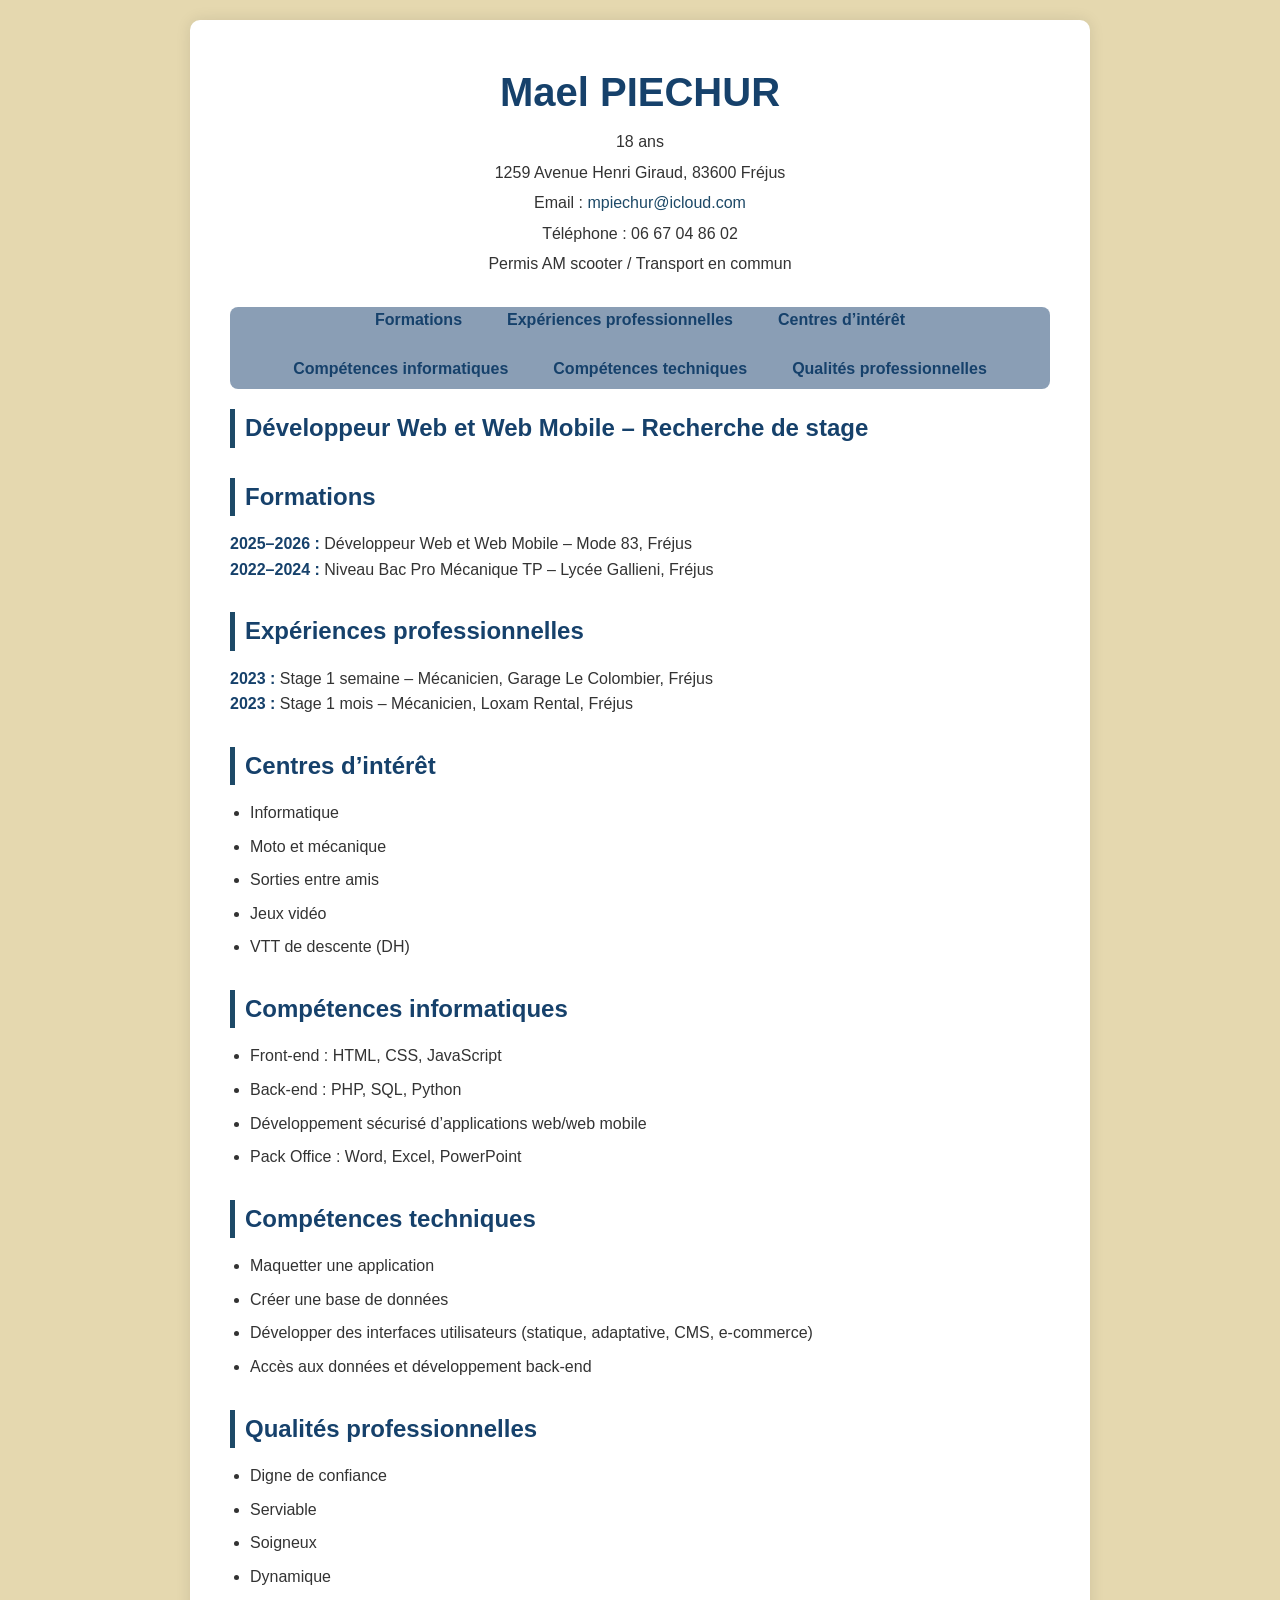
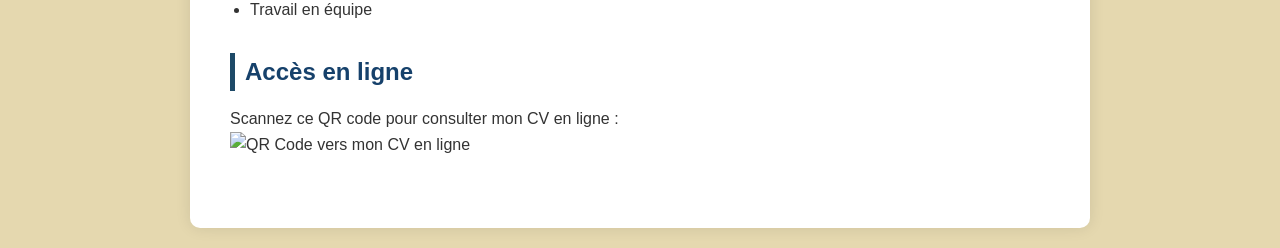
==== 1-Structure/index.html @ e211dbb6 "Ajour iniital de mon cv" ====
<!DOCTYPE html>
<html lang="fr">

<head>
    <meta charset="UTF-8" />
    <meta name="viewport" content="width=device-width, initial-scale=1.0" />
    <title>CV Mael PIECHUR</title>
    <link rel="stylesheet" href="style.css" />

<body>
    <div class="container">
        <header>
            <h1>Mael PIECHUR</h1>
            <p>18 ans</p>
            <p>1259 Avenue Henri Giraud, 83600 Fréjus</p>
            <p>Email : <a href="mailto:mpiechur@icloud.com">mpiechur@icloud.com</a></p>
            <p>Téléphone : 06 67 04 86 02</p>
            <p>Permis AM scooter / Transport en commun</p>
        </header>

        <nav>
            <ul class="nav">
                <li><a href="#formations">Formations</a></li>
                <li><a href="#experiences">Expériences professionnelles</a></li>
                <li><a href="#interets">Centres d’intérêt</a></li>
                <li><a href="#competences-info">Compétences informatiques</a></li>
                <li><a href="#competences-tech">Compétences techniques</a></li>
                <li><a href="#qualites">Qualités professionnelles</a></li>
            </ul>
        </nav>



        <section>
            <h2>Développeur Web et Web Mobile – Recherche de stage</h2>
        </section>

        <section id="formations">
            <h2>Formations</h2>
            <p><strong>2025–2026 :</strong> Développeur Web et Web Mobile – Mode 83, Fréjus</p>
            <p><strong>2022–2024 :</strong> Niveau Bac Pro Mécanique TP – Lycée Gallieni, Fréjus</p>
        </section>

        <section id="experiences">
            <h2>Expériences professionnelles</h2>
            <p><strong>2023 :</strong> Stage 1 semaine – Mécanicien, Garage Le Colombier, Fréjus</p>
            <p><strong>2023 :</strong> Stage 1 mois – Mécanicien, Loxam Rental, Fréjus</p>
        </section>

        <section id="interets">
            <h2>Centres d’intérêt</h2>
            <ul>
                <li>Informatique</li>
                <li>Moto et mécanique</li>
                <li>Sorties entre amis</li>
                <li>Jeux vidéo</li>
                <li>VTT de descente (DH)</li>
            </ul>
        </section>

        <section id="competences-info">
            <h2>Compétences informatiques</h2>
            <ul>
                <li>Front-end : HTML, CSS, JavaScript</li>
                <li>Back-end : PHP, SQL, Python</li>
                <li>Développement sécurisé d’applications web/web mobile</li>
                <li>Pack Office : Word, Excel, PowerPoint</li>
            </ul>
        </section>

        <section id="competences-tech">
            <h2>Compétences techniques</h2>
            <ul>
                <li>Maquetter une application</li>
                <li>Créer une base de données</li>
                <li>Développer des interfaces utilisateurs (statique, adaptative, CMS, e-commerce)</li>
                <li>Accès aux données et développement back-end</li>
            </ul>
        </section>

        <section id="qualites">
            <h2>Qualités professionnelles</h2>
            <ul>
                <li>Digne de confiance</li>
                <li>Serviable</li>
                <li>Soigneux</li>
                <li>Dynamique</li>
                <li>Travail en équipe</li>
            </ul>
        </section>

        <section id="qrcode">
            <h2>Accès en ligne</h2>
            <p>Scannez ce QR code pour consulter mon CV en ligne :</p>
            <img src="images/Design sans titre.pdf" alt="QR Code vers mon CV en ligne" width="200" />
        </section>

    </div>
</body>

</html>
---- 1-Structure/style.css ----
body {
    background-color: #e5d8af !important;
}

:root {
    --primary-color: #16416b;
    --secondary-color: #1d4967;
    --background-color: #f4f4f9;
    --text-color: #333;
    --section-bg: #ffffff;
    --accent-color: #1d4967;;
}

* {
    box-sizing: border-box;
    margin: 0;
    padding: 0;
}

body {
    font-family: 'Segoe UI', Tahoma, Geneva, Verdana, sans-serif;
    background-color: var(--background-color);
    color: var(--text-color);
    line-height: 1.6;
    padding: 20px;
}

.container {
    max-width: 900px;
    margin: auto;
    background-color: var(--section-bg);
    padding: 40px;
    border-radius: 10px;
    box-shadow: 0 0 15px rgba(0, 0, 0, 0.1);
}

header {
    text-align: center;
    margin-bottom: 30px;
}

header h1 {
    font-size: 2.5em;
    color: var(--primary-color);
}

header p {
    margin: 5px 0;
    font-size: 1em;
}

a {
    color: var(--accent-color);
    text-decoration: none;
}

a:hover {
    text-decoration: underline;
}

section {
    margin-bottom: 30px;
}

h2 {
    font-size: 1.5em;
    color: var(--primary-color);
    border-left: 5px solid var(--secondary-color);
    padding-left: 10px;
    margin-bottom: 15px;
}

ul {
    list-style-type: disc;
    padding-left: 20px;
}

li {
    margin-bottom: 8px;
}

strong {
    color: var(--primary-color);
}

/* Responsive Design */
@media (max-width: 768px) {
    .container {
        padding: 20px;
    }

    header h1 {
        font-size: 2em;
    }

    h2 {
        font-size: 1.3em;
    }
}

@media (max-width: 480px) {
    body {
        padding: 10px;
    }

    .container {
        padding: 15px;
    }

    header h1 {
        font-size: 1.8em;
    }

    h2 {
        font-size: 1.2em;
    }
}
html {
    scroll-behavior: smooth;
}

.nav {
    display: flex;
    flex-wrap: wrap;
    justify-content: center;
    gap: 15px;
    list-style: none;
    margin: 20px 0;
    padding: 0;
    background-color: #395a8296;
    border-radius: 8px;
}

.nav li a {
    text-decoration: none;
    color: #16416b;
    font-weight: bold;
    padding: 10px 15px;
    border-radius: 5px;
    transition: background-color 0.3s, color 0.3s;
}

.nav li a:hover {
    background-color: #40475c;
    color: white;
}
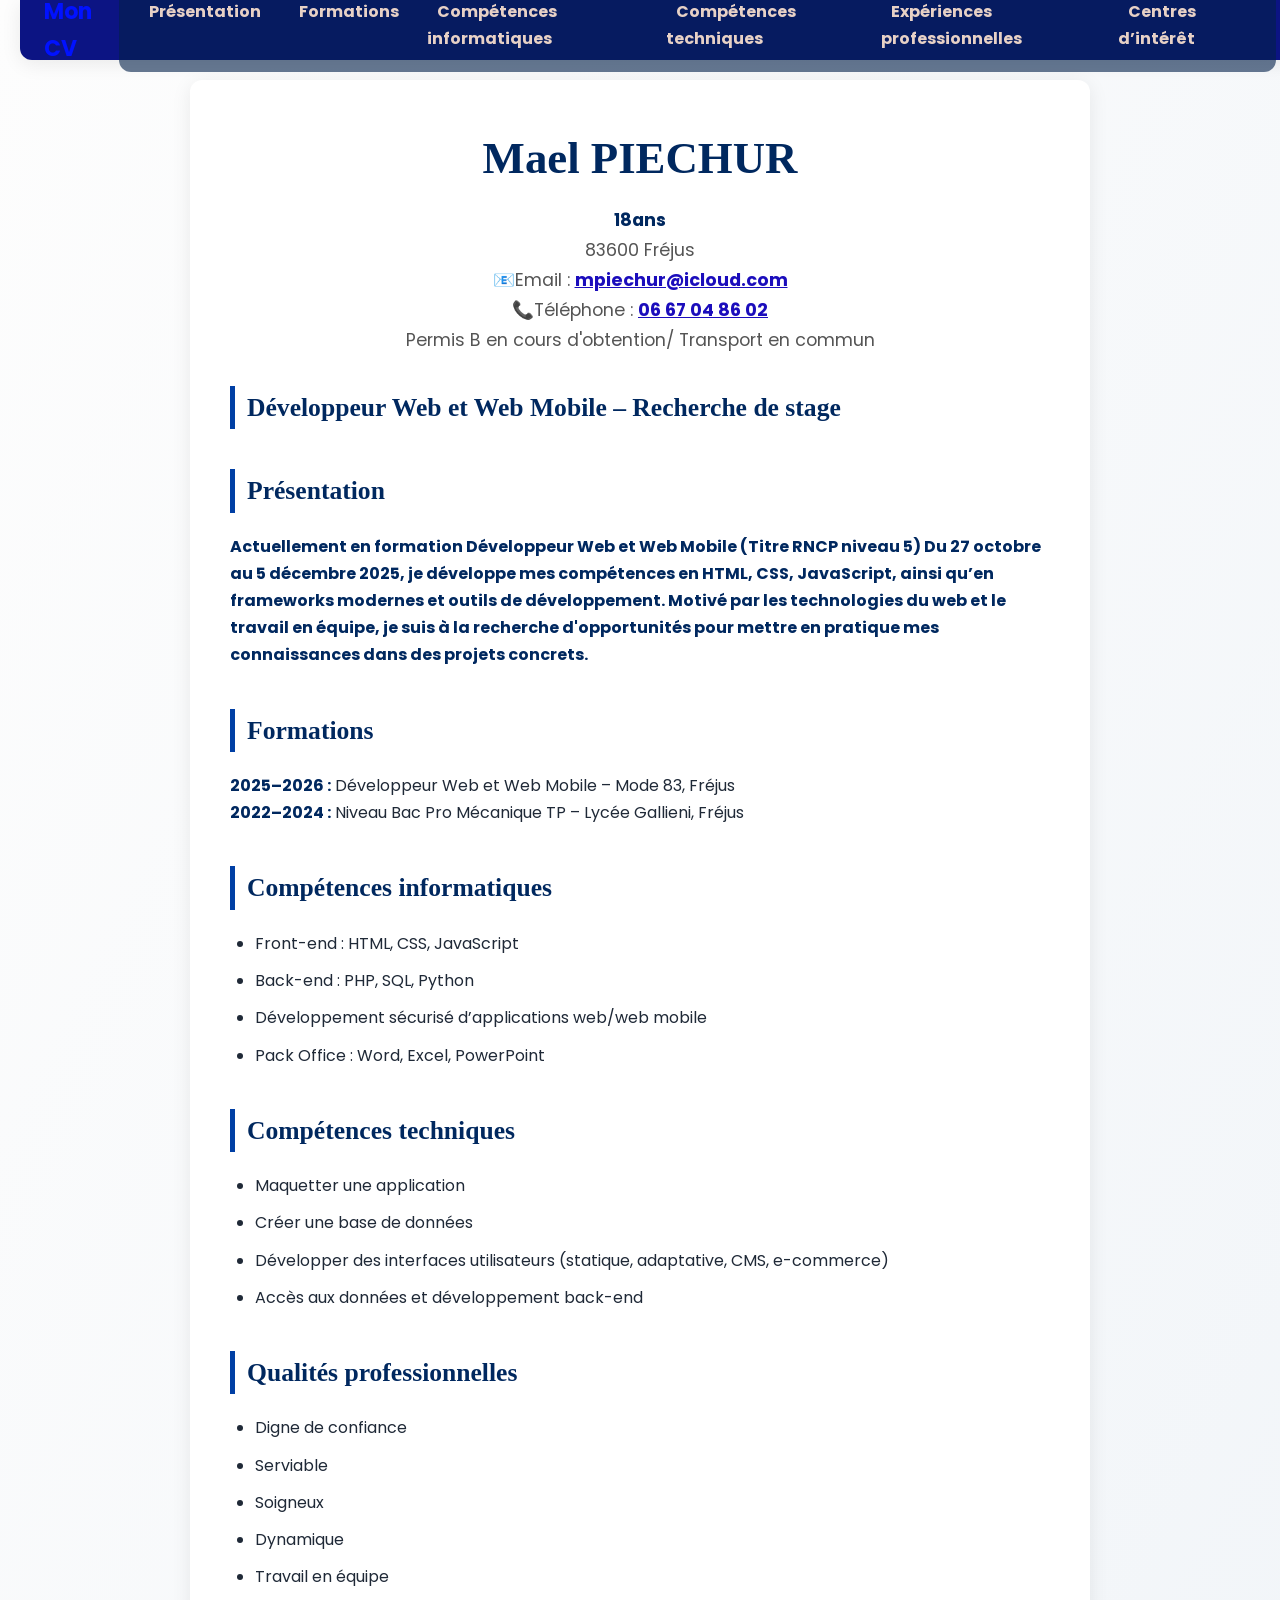
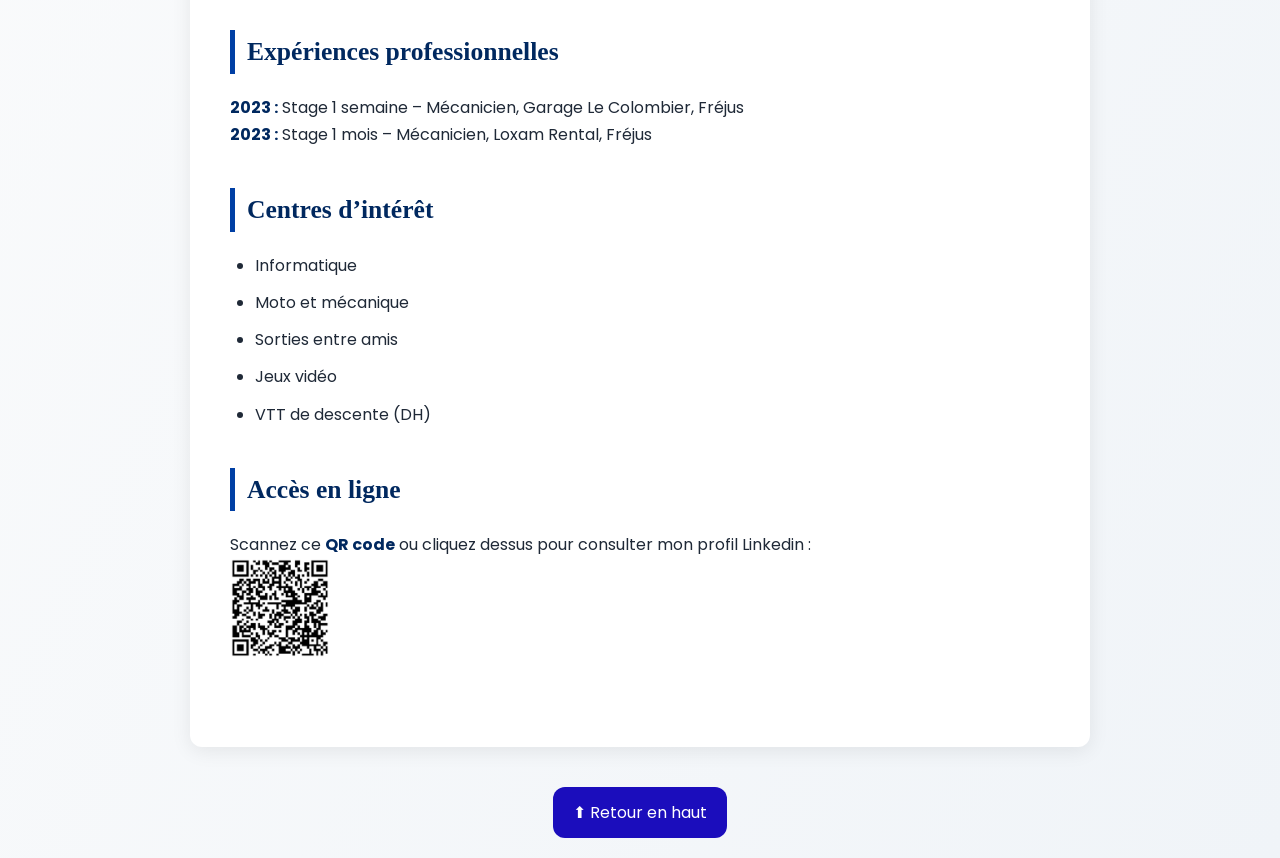
==== commit b5f4c8a5: "modification" ====
--- a/1-Structure/index.html
+++ b/1-Structure/index.html
@@ -6,96 +6,132 @@
     <meta name="viewport" content="width=device-width, initial-scale=1.0" />
     <title>CV Mael PIECHUR</title>
     <link rel="stylesheet" href="style.css" />
+    <link href="https://fonts.googleapis.com/css2?family=Poppins:wght@400;600&display=swap" rel="stylesheet">
+
 
 <body>
-    <div class="container">
-        <header>
-            <h1>Mael PIECHUR</h1>
-            <p>18 ans</p>
-            <p>1259 Avenue Henri Giraud, 83600 Fréjus</p>
-            <p>Email : <a href="mailto:mpiechur@icloud.com">mpiechur@icloud.com</a></p>
-            <p>Téléphone : 06 67 04 86 02</p>
-            <p>Permis AM scooter / Transport en commun</p>
-        </header>
 
-        <nav>
-            <ul class="nav">
+    <body style="margin-top: 20px;">
+
+        <nav class="navbar">
+            <div class="logo">Mon CV</div>
+
+            <input type="checkbox" id="menu-toggle" class="menu-toggle">
+            <label for="menu-toggle" class="burger">☰</label>
+
+            <ul class="nav-links">
+                <li><a href="#Présentation">Présentation</a></li>
                 <li><a href="#formations">Formations</a></li>
+                <li><a href="#competences-info">Compétences informatiques</a></li>
+                <li><a href="#competences-tech">Compétences techniques</a></li>
                 <li><a href="#experiences">Expériences professionnelles</a></li>
                 <li><a href="#interets">Centres d’intérêt</a></li>
-                <li><a href="#competences-info">Compétences informatiques</a></li>
-                <li><a href="#competences-tech">Compétences techniques</a></li>
-                <li><a href="#qualites">Qualités professionnelles</a></li>
             </ul>
         </nav>
 
 
 
-        <section>
-            <h2>Développeur Web et Web Mobile – Recherche de stage</h2>
-        </section>
+        <div class="container">
 
-        <section id="formations">
-            <h2>Formations</h2>
-            <p><strong>2025–2026 :</strong> Développeur Web et Web Mobile – Mode 83, Fréjus</p>
-            <p><strong>2022–2024 :</strong> Niveau Bac Pro Mécanique TP – Lycée Gallieni, Fréjus</p>
-        </section>
+            <header>
+                <h1>Mael PIECHUR</h1>
+                <p><strong>18ans</strong></p>
+                <p>83600 Fréjus</p>
+                <p>📧Email : <strong><a class="mail-link" href="mailto:mpiechur@icloud.com">mpiechur@icloud.com</a></p>
+                </strong>
+                <p>📞Téléphone : <strong><a class="tel-link" href="tel:+330667048602">06 67 04 86 02</a></p></strong>
+                <p>Permis B en cours d'obtention/ Transport en commun</p>
+            </header>
 
-        <section id="experiences">
-            <h2>Expériences professionnelles</h2>
-            <p><strong>2023 :</strong> Stage 1 semaine – Mécanicien, Garage Le Colombier, Fréjus</p>
-            <p><strong>2023 :</strong> Stage 1 mois – Mécanicien, Loxam Rental, Fréjus</p>
-        </section>
 
-        <section id="interets">
-            <h2>Centres d’intérêt</h2>
-            <ul>
-                <li>Informatique</li>
-                <li>Moto et mécanique</li>
-                <li>Sorties entre amis</li>
-                <li>Jeux vidéo</li>
-                <li>VTT de descente (DH)</li>
-            </ul>
-        </section>
 
-        <section id="competences-info">
-            <h2>Compétences informatiques</h2>
-            <ul>
-                <li>Front-end : HTML, CSS, JavaScript</li>
-                <li>Back-end : PHP, SQL, Python</li>
-                <li>Développement sécurisé d’applications web/web mobile</li>
-                <li>Pack Office : Word, Excel, PowerPoint</li>
-            </ul>
-        </section>
+            <section>
+                <h2>Développeur Web et Web Mobile – Recherche de stage</h2>
+            </section>
 
-        <section id="competences-tech">
-            <h2>Compétences techniques</h2>
-            <ul>
-                <li>Maquetter une application</li>
-                <li>Créer une base de données</li>
-                <li>Développer des interfaces utilisateurs (statique, adaptative, CMS, e-commerce)</li>
-                <li>Accès aux données et développement back-end</li>
-            </ul>
-        </section>
 
-        <section id="qualites">
-            <h2>Qualités professionnelles</h2>
-            <ul>
-                <li>Digne de confiance</li>
-                <li>Serviable</li>
-                <li>Soigneux</li>
-                <li>Dynamique</li>
-                <li>Travail en équipe</li>
-            </ul>
-        </section>
+            <section id="Présentation">
+                <h2>Présentation</h2>
+                <p><strong>Actuellement en formation Développeur Web et Web Mobile (Titre RNCP niveau 5) Du 27 octobre
+                        au 5
+                        décembre 2025, je développe mes compétences en HTML, CSS, JavaScript, ainsi qu’en frameworks
+                        modernes et outils de développement. Motivé par les technologies du web et le travail en équipe,
+                        je suis à la recherche d'opportunités pour mettre en pratique mes connaissances dans des projets
+                        concrets.</strong></p>
+            </section>
 
-        <section id="qrcode">
-            <h2>Accès en ligne</h2>
-            <p>Scannez ce QR code pour consulter mon CV en ligne :</p>
-            <img src="images/Design sans titre.pdf" alt="QR Code vers mon CV en ligne" width="200" />
-        </section>
 
-    </div>
-</body>
+            <section id="formations">
+                <h2>Formations</h2>
+                <p><strong>2025–2026 :</strong> Développeur Web et Web Mobile – Mode 83, Fréjus</p>
+                <p><strong>2022–2024 :</strong> Niveau Bac Pro Mécanique TP – Lycée Gallieni, Fréjus</p>
+            </section>
+
+
+            <section id="competences-info">
+                <h2>Compétences informatiques</h2>
+                <ul>
+                    <li>Front-end : HTML, CSS, JavaScript</li>
+                    <li>Back-end : PHP, SQL, Python</li>
+                    <li>Développement sécurisé d’applications web/web mobile</li>
+                    <li>Pack Office : Word, Excel, PowerPoint</li>
+                </ul>
+            </section>
+
+
+            <section id="competences-tech">
+                <h2>Compétences techniques</h2>
+                <ul>
+                    <li>Maquetter une application</li>
+                    <li>Créer une base de données</li>
+                    <li>Développer des interfaces utilisateurs (statique, adaptative, CMS, e-commerce)</li>
+                    <li>Accès aux données et développement back-end</li>
+                </ul>
+            </section>
+
+
+            <section id="qualites">
+                <h2>Qualités professionnelles</h2>
+                <ul>
+                    <li>Digne de confiance</li>
+                    <li>Serviable</li>
+                    <li>Soigneux</li>
+                    <li>Dynamique</li>
+                    <li>Travail en équipe</li>
+                </ul>
+            </section>
+
+
+            <section id="experiences">
+                <h2>Expériences professionnelles</h2>
+                <p><strong>2023 :</strong> Stage 1 semaine – Mécanicien, Garage Le Colombier, Fréjus</p>
+                <p><strong>2023 :</strong> Stage 1 mois – Mécanicien, Loxam Rental, Fréjus</p>
+            </section>
+
+
+            <section id="interets">
+                <h2>Centres d’intérêt</h2>
+                <ul>
+                    <li>Informatique</li>
+                    <li>Moto et mécanique</li>
+                    <li>Sorties entre amis</li>
+                    <li>Jeux vidéo</li>
+                    <li>VTT de descente (DH)</li>
+                </ul>
+            </section>
+
+
+
+            <section id="qrcode">
+                <h2>Accès en ligne</h2>
+                <p>Scannez ce <strong>QR code</strong> ou cliquez dessus pour consulter mon profil Linkedin :</p>
+                <a href="https://www.linkedin.com/in/mael-piechur-405866368/" target="_blank">
+                    <img src="images/qrprofile.png" alt="QR Code vers mon CV en ligne" width="100" />
+                </a>
+            </section>
+
+        </div>
+    </body>
+    <a href="#" class="back-to-top">⬆ Retour en haut</a>
 
 </html>
--- a/1-Structure/style.css
+++ b/1-Structure/style.css
@@ -1,147 +1,265 @@
+/* ========== RESET & VARIABLES ========== */
+* {
+  margin: 0;
+  padding: 0;
+  box-sizing: border-box;
+}
+
+:root {
+  --primary-color: #00285f;
+  --secondary-color: #003fa4;
+  --background-color: linear-gradient(to bottom right, #fdfdfd, #f0f4f8);
+  --text-color: #1f2937;
+  --section-bg: #ffffff;
+  --accent-color: #1b0dbc;
+  --shadow: 0 4px 20px rgba(0, 0, 0, 0.08);
+  --radius: 12px;
+  --transition: all 0.3s ease;
+}
+
+/* ---------------------------------------- */
+/* ========== BASE ========== */
+html {
+  scroll-behavior: smooth;
+}
 
 body {
-    background-color: #e5d8af !important;
-}
-
-:root {
-    --primary-color: #16416b;
-    --secondary-color: #1d4967;
-    --background-color: #f4f4f9;
-    --text-color: #333;
-    --section-bg: #ffffff;
-    --accent-color: #1d4967;;
-}
-
-* {
-    box-sizing: border-box;
-    margin: 0;
-    padding: 0;
-}
-
-body {
-    font-family: 'Segoe UI', Tahoma, Geneva, Verdana, sans-serif;
-    background-color: var(--background-color);
-    color: var(--text-color);
-    line-height: 1.6;
+  font-family: 'Poppins', sans-serif;
+  background: var(--background-color);
+  color: var(--text-color);
+  line-height: 1.7;
+  padding: 20px;
+  padding-top: 60px;
+  overflow-x: hidden;
+}
+
+a {
+  color: var(--accent-color);
+  text-decoration: none;
+  transition: var(--transition);
+}
+
+a:hover {
+  text-decoration: underline;
+  color: #ea580c;
+}
+
+strong {
+  color: var(--primary-color);
+}
+
+/* ---------------------------------------- */
+/* ========== CONTAINER ========== */
+.container {
+  max-width: 900px;
+  margin: auto;
+  background-color: var(--section-bg);
+  padding: 40px;
+  border-radius: var(--radius);
+  box-shadow: var(--shadow);
+  transition: var(--transition);
+}
+
+/* ---------------------------------------- */
+/* ========== HEADER ========== */
+header {
+  text-align: center;
+  margin-bottom: 30px;
+}
+
+header h1 {
+  font-size: 2.8em;
+  color: var(--primary-color);
+  margin-bottom: 10px;
+  font-family: 'Playfair Display', serif;
+}
+
+header p {
+  font-size: 1.1em;
+  color: #555;
+}
+
+/* ---------------------------------------- */
+/* ========== SECTIONS ========== */
+section {
+  margin-bottom: 40px;
+  scroll-margin-top: 80px;
+}
+
+h2 {
+  font-size: 1.6em;
+  color: var(--primary-color);
+  border-left: 5px solid var(--secondary-color);
+  padding-left: 12px;
+  margin-bottom: 20px;
+  font-family: 'Playfair Display', serif;
+}
+
+ul {
+  list-style-type: disc;
+  padding-left: 25px;
+}
+
+li {
+  margin-bottom: 10px;
+}
+
+/* ---------------------------------------- */
+/* ========== LIENS SPÉCIAUX ========== */
+.tel-link,
+.mail-link {
+  color: var(--accent-color);
+  text-decoration: underline;
+}
+
+/* ---------------------------------------- */
+/* ========== NAVIGATION ========== */
+.navbar {
+  height: 60px;
+  display: flex;
+  justify-content: space-between;
+  align-items: center;
+  background-color: rgb(12, 20, 131);
+  padding: 12px 24px;
+  position: fixed;
+  width: 100%;
+  top: 0;
+  z-index: 1000;
+  box-shadow: var(--shadow);
+  border-radius: 0 0 var(--radius) var(--radius);
+}
+
+.navbar .logo {
+  color: #0112ff;
+  font-size: 22px;
+  font-weight: bold;
+}
+
+.nav-links {
+  list-style: none;
+  display: flex;
+  gap: 18px;
+  background-color: rgba(3, 32, 74, 0.6);
+  border-radius: var(--radius);
+  padding: 10px 20px;
+}
+
+.nav-links li a {
+  color: #e7d1c6;
+  font-weight: bold;
+  border-radius: 8%;
+  padding: 6px 10px;
+  transition: var(--transition);
+}
+
+.nav-links li a:hover {
+  background-color: var(--secondary-color);
+  color: rgb(0, 0, 0);
+}
+
+.menu-toggle {
+  display: none;
+}
+
+.burger {
+  display: none;
+  font-size: 28px;
+  color: #010000;
+  cursor: pointer;
+  z-index: 1001;
+}
+
+/* ---------------------------------------- */
+/* ========== RESPONSIVE DESIGN ========== */
+@media (max-width: 768px) {
+  .burger {
+    display: block;
+  }
+
+  .nav-links {
+    display: none;
+    flex-direction: column;
+    align-items: center;
+    gap: 12px;
+    padding: 15px;
+    background-color: rgba(31, 41, 55, 0.95);
+    position: absolute;
+    top: 60px;
+    right: 10px;
+    width: 220px;
+    border-radius: var(--radius);
+    z-index: 999;
+  }
+
+  .menu-toggle:checked + .burger + .nav-links {
+    display: flex;
+  }
+
+  .container {
+    padding: 10px;
+  }
+
+  header h1 {
+    font-size: 2.2em;
+  }
+
+  h2 {
+    font-size: 1.4em;
+  }
+}
+
+@media (max-width: 600px) {
+  .nav-links {
+    width: 70%;
+    right: 0;
+  }
+
+  .nav-links li {
+    margin: 6px 0;
+  }
+
+  .nav-links li a {
+    width: 100%;
+    text-align: center;
+  }
+}
+
+@media (max-width: 480px) {
+  body {
+    padding: 10px;
+    padding-top: 60px;
+  }
+
+  .container {
     padding: 20px;
-}
-
-.container {
-    max-width: 900px;
-    margin: auto;
-    background-color: var(--section-bg);
-    padding: 40px;
-    border-radius: 10px;
-    box-shadow: 0 0 15px rgba(0, 0, 0, 0.1);
-}
-
-header {
-    text-align: center;
-    margin-bottom: 30px;
-}
-
-header h1 {
-    font-size: 2.5em;
-    color: var(--primary-color);
-}
-
-header p {
-    margin: 5px 0;
-    font-size: 1em;
-}
-
-a {
-    color: var(--accent-color);
-    text-decoration: none;
-}
-
-a:hover {
-    text-decoration: underline;
-}
-
-section {
-    margin-bottom: 30px;
-}
-
-h2 {
-    font-size: 1.5em;
-    color: var(--primary-color);
-    border-left: 5px solid var(--secondary-color);
-    padding-left: 10px;
-    margin-bottom: 15px;
-}
-
-ul {
-    list-style-type: disc;
-    padding-left: 20px;
-}
-
-li {
-    margin-bottom: 8px;
-}
-
-strong {
-    color: var(--primary-color);
-}
-
-/* Responsive Design */
-@media (max-width: 768px) {
-    .container {
-        padding: 20px;
-    }
-
-    header h1 {
-        font-size: 2em;
-    }
-
-    h2 {
-        font-size: 1.3em;
-    }
-}
-
-@media (max-width: 480px) {
-    body {
-        padding: 10px;
-    }
-
-    .container {
-        padding: 15px;
-    }
-
-    header h1 {
-        font-size: 1.8em;
-    }
-
-    h2 {
-        font-size: 1.2em;
-    }
-}
-html {
-    scroll-behavior: smooth;
-}
-
-.nav {
-    display: flex;
-    flex-wrap: wrap;
-    justify-content: center;
-    gap: 15px;
-    list-style: none;
-    margin: 20px 0;
-    padding: 0;
-    background-color: #395a8296;
-    border-radius: 8px;
-}
-
-.nav li a {
-    text-decoration: none;
-    color: #16416b;
-    font-weight: bold;
-    padding: 10px 15px;
-    border-radius: 5px;
-    transition: background-color 0.3s, color 0.3s;
-}
-
-.nav li a:hover {
-    background-color: #40475c;
-    color: white;
-}
+  }
+
+  header h1 {
+    font-size: 1.9em;
+  }
+
+  h2 {
+    font-size: 1.3em;
+  }
+}
+
+/* ---------------------------------------- */
+/* ========== BACK TO TOP ========== */
+.back-to-top {
+  display: block;
+  text-align: center;
+  margin-top: 40px;
+  padding: 12px 20px;
+  background-color: var(--accent-color);
+  color: white;
+  text-decoration: none;
+  border-radius: var(--radius);
+  width: fit-content;
+  margin-left: auto;
+  margin-right: auto;
+  transition: var(--transition);
+}
+
+.back-to-top:hover {
+  background-color: #3a18a3;
+}
